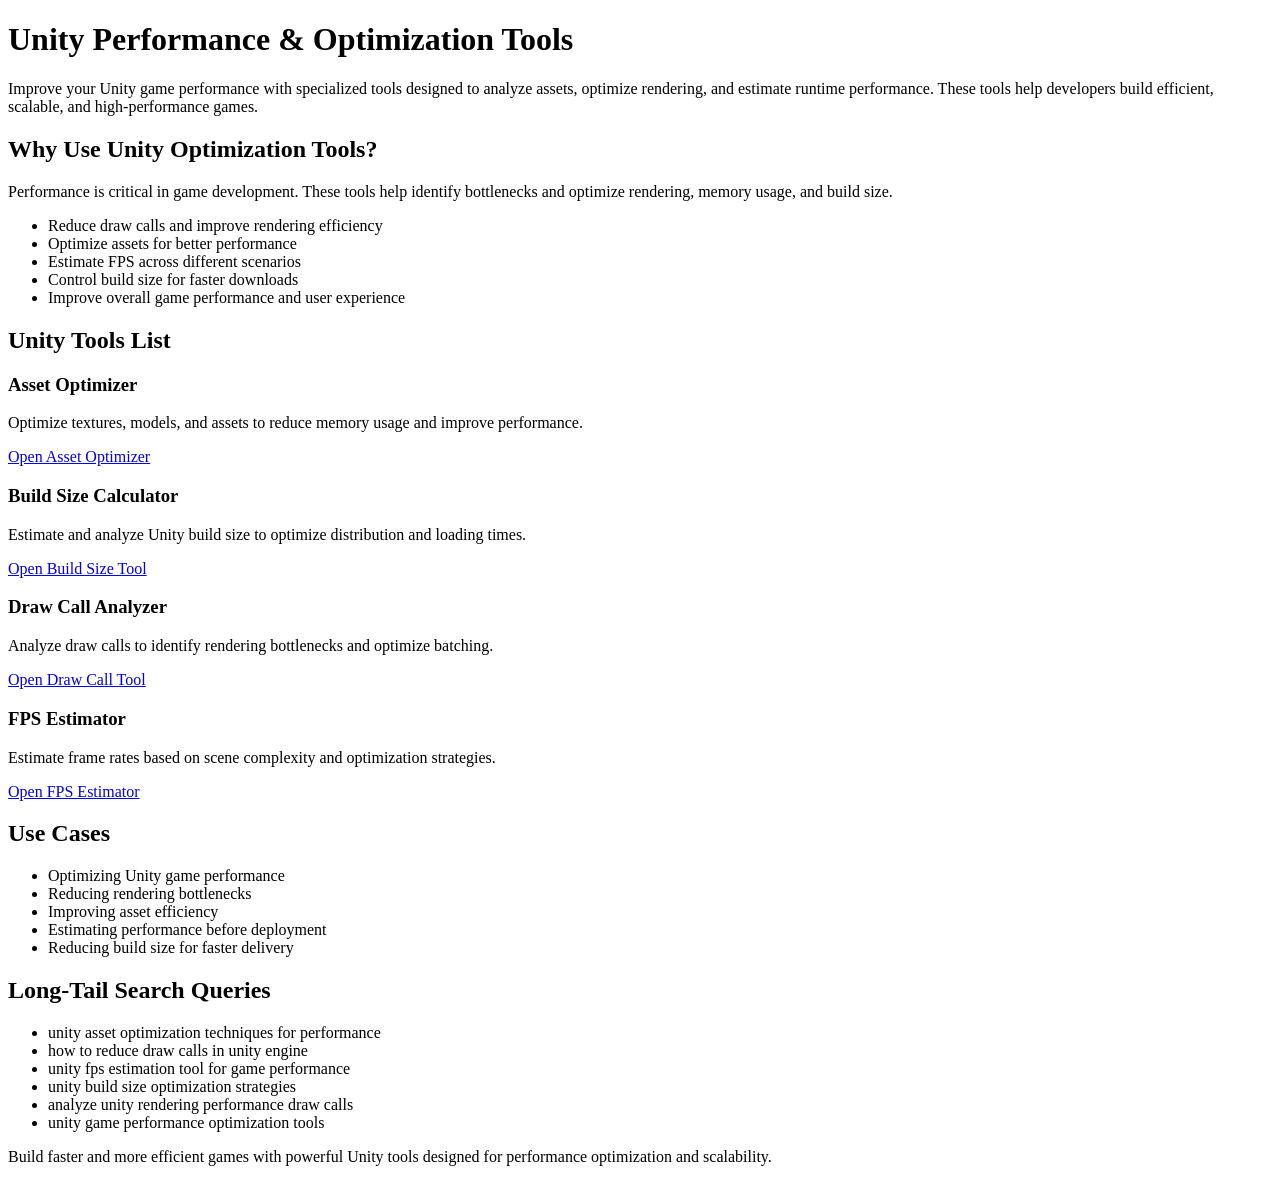
==== index.html @ 3d10aa28 "Initial commit" ====
<!DOCTYPE html>
<html lang="en">
<head>
    <meta charset="UTF-8">
    <meta name="viewport" content="width=device-width, initial-scale=1.0">

    <!-- Google Verification -->
    <meta name="google-site-verification" content="QMAlZVgw_jsHfCVlnfvifbkMZy5CKnLXh7m65vo1kLM" />

    <!-- SEO Meta -->
    <title>Unity Performance Tools for Asset Optimization, Draw Calls & FPS Analysis</title>
    <meta name="description" content="Optimize Unity games with tools for asset optimization, build size calculation, draw call analysis, and FPS estimation. Improve performance and reduce overhead.">

    <!-- Keywords -->
    <meta name="keywords" content="unity performance tools, unity asset optimizer, unity draw call analyzer, unity fps estimator, unity build size calculator, optimize unity game performance">

</head>

<body>

<header>
    <h1>Unity Performance & Optimization Tools</h1>
    <p>
        Improve your Unity game performance with specialized tools designed to analyze assets, 
        optimize rendering, and estimate runtime performance. These tools help developers build 
        efficient, scalable, and high-performance games.
    </p>
</header>

<section>
    <h2>Why Use Unity Optimization Tools?</h2>
    <p>
        Performance is critical in game development. These tools help identify bottlenecks 
        and optimize rendering, memory usage, and build size.
    </p>
    <ul>
        <li>Reduce draw calls and improve rendering efficiency</li>
        <li>Optimize assets for better performance</li>
        <li>Estimate FPS across different scenarios</li>
        <li>Control build size for faster downloads</li>
        <li>Improve overall game performance and user experience</li>
    </ul>
</section>

<section>
    <h2>Unity Tools List</h2>

    <article>
        <h3>Asset Optimizer</h3>
        <p>
            Optimize textures, models, and assets to reduce memory usage and improve performance.
        </p>
        <a href="/unity-tools-functional/asset-optimizer">Open Asset Optimizer</a>
    </article>

    <article>
        <h3>Build Size Calculator</h3>
        <p>
            Estimate and analyze Unity build size to optimize distribution and loading times.
        </p>
        <a href="/unity-tools-functional/build-size-calculator">Open Build Size Tool</a>
    </article>

    <article>
        <h3>Draw Call Analyzer</h3>
        <p>
            Analyze draw calls to identify rendering bottlenecks and optimize batching.
        </p>
        <a href="/unity-tools-functional/draw-call-analyzer">Open Draw Call Tool</a>
    </article>

    <article>
        <h3>FPS Estimator</h3>
        <p>
            Estimate frame rates based on scene complexity and optimization strategies.
        </p>
        <a href="/unity-tools-functional/fps-estimator">Open FPS Estimator</a>
    </article>

</section>

<section>
    <h2>Use Cases</h2>
    <ul>
        <li>Optimizing Unity game performance</li>
        <li>Reducing rendering bottlenecks</li>
        <li>Improving asset efficiency</li>
        <li>Estimating performance before deployment</li>
        <li>Reducing build size for faster delivery</li>
    </ul>
</section>

<section>
    <h2>Long-Tail Search Queries</h2>
    <ul>
        <li>unity asset optimization techniques for performance</li>
        <li>how to reduce draw calls in unity engine</li>
        <li>unity fps estimation tool for game performance</li>
        <li>unity build size optimization strategies</li>
        <li>analyze unity rendering performance draw calls</li>
        <li>unity game performance optimization tools</li>
    </ul>
</section>

<footer>
    <p>
        Build faster and more efficient games with powerful Unity tools designed for performance optimization and scalability.
    </p>
</footer>

</body>
</html>
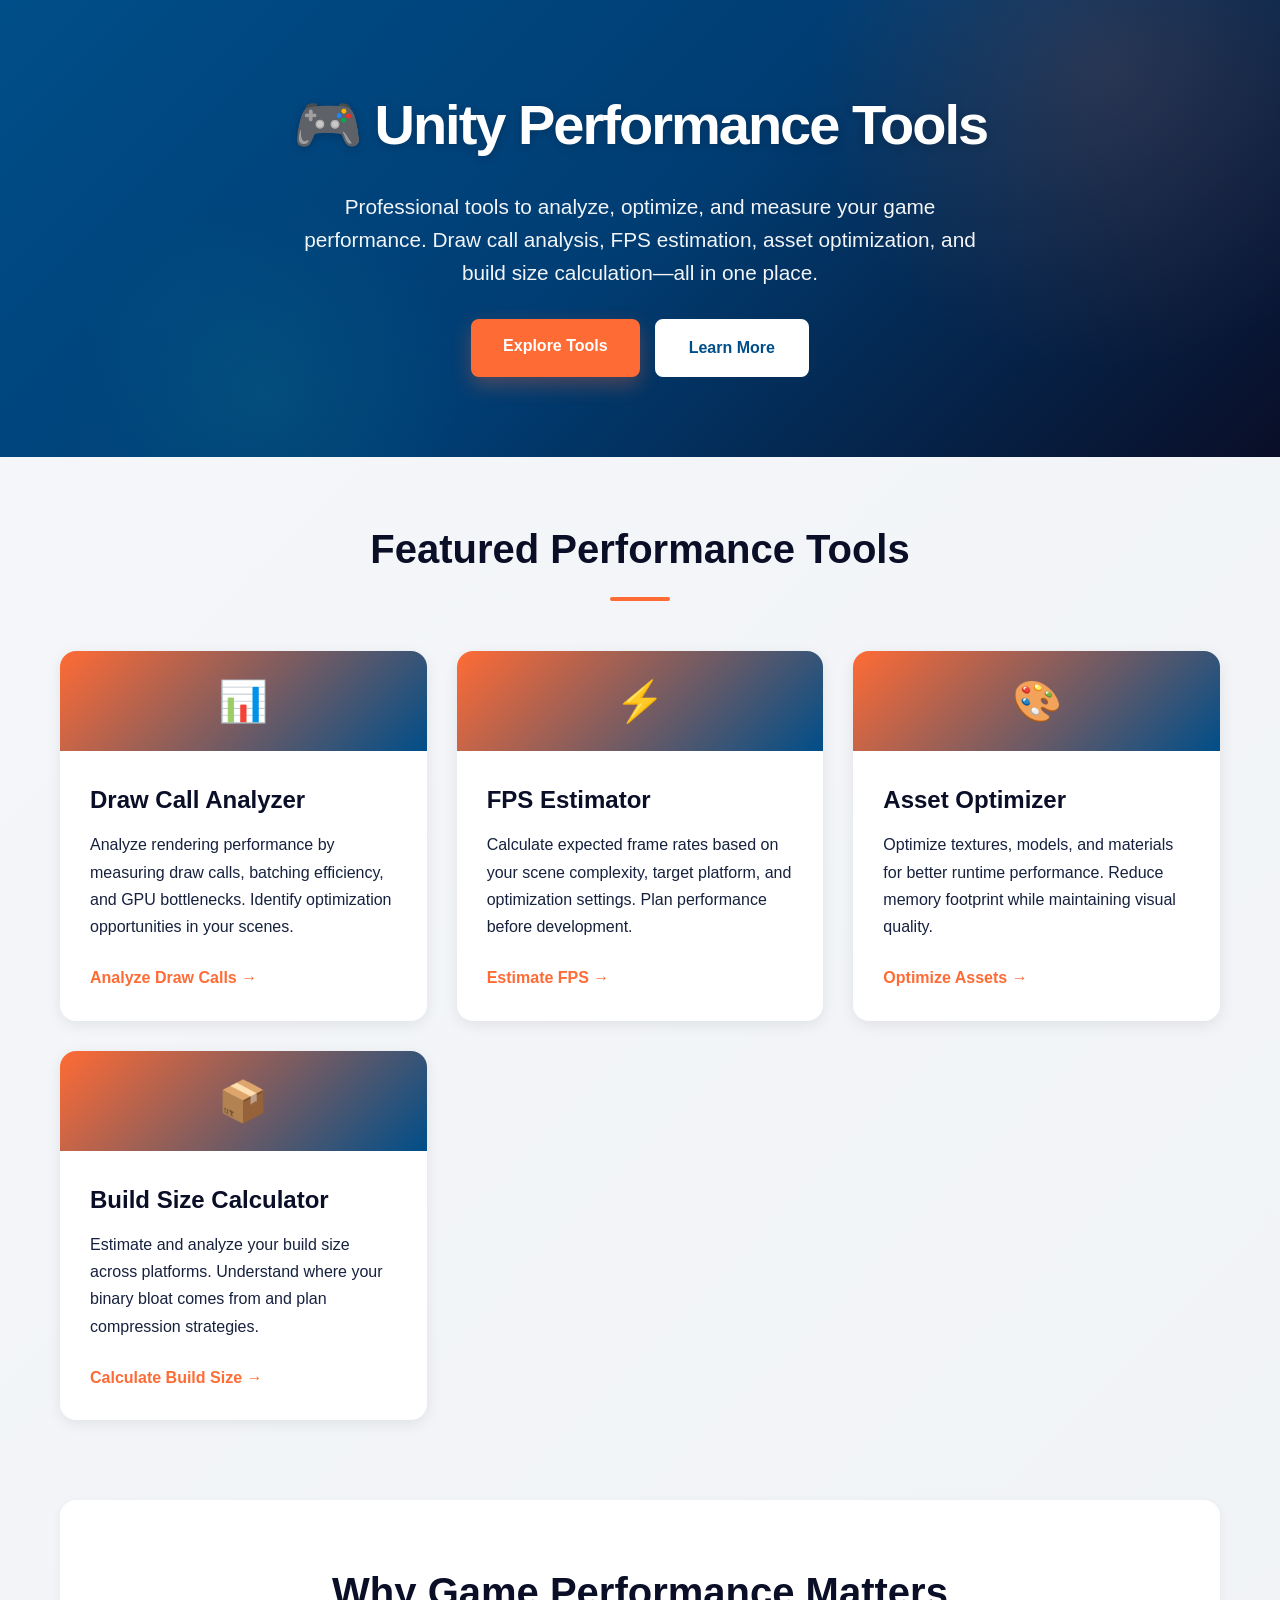
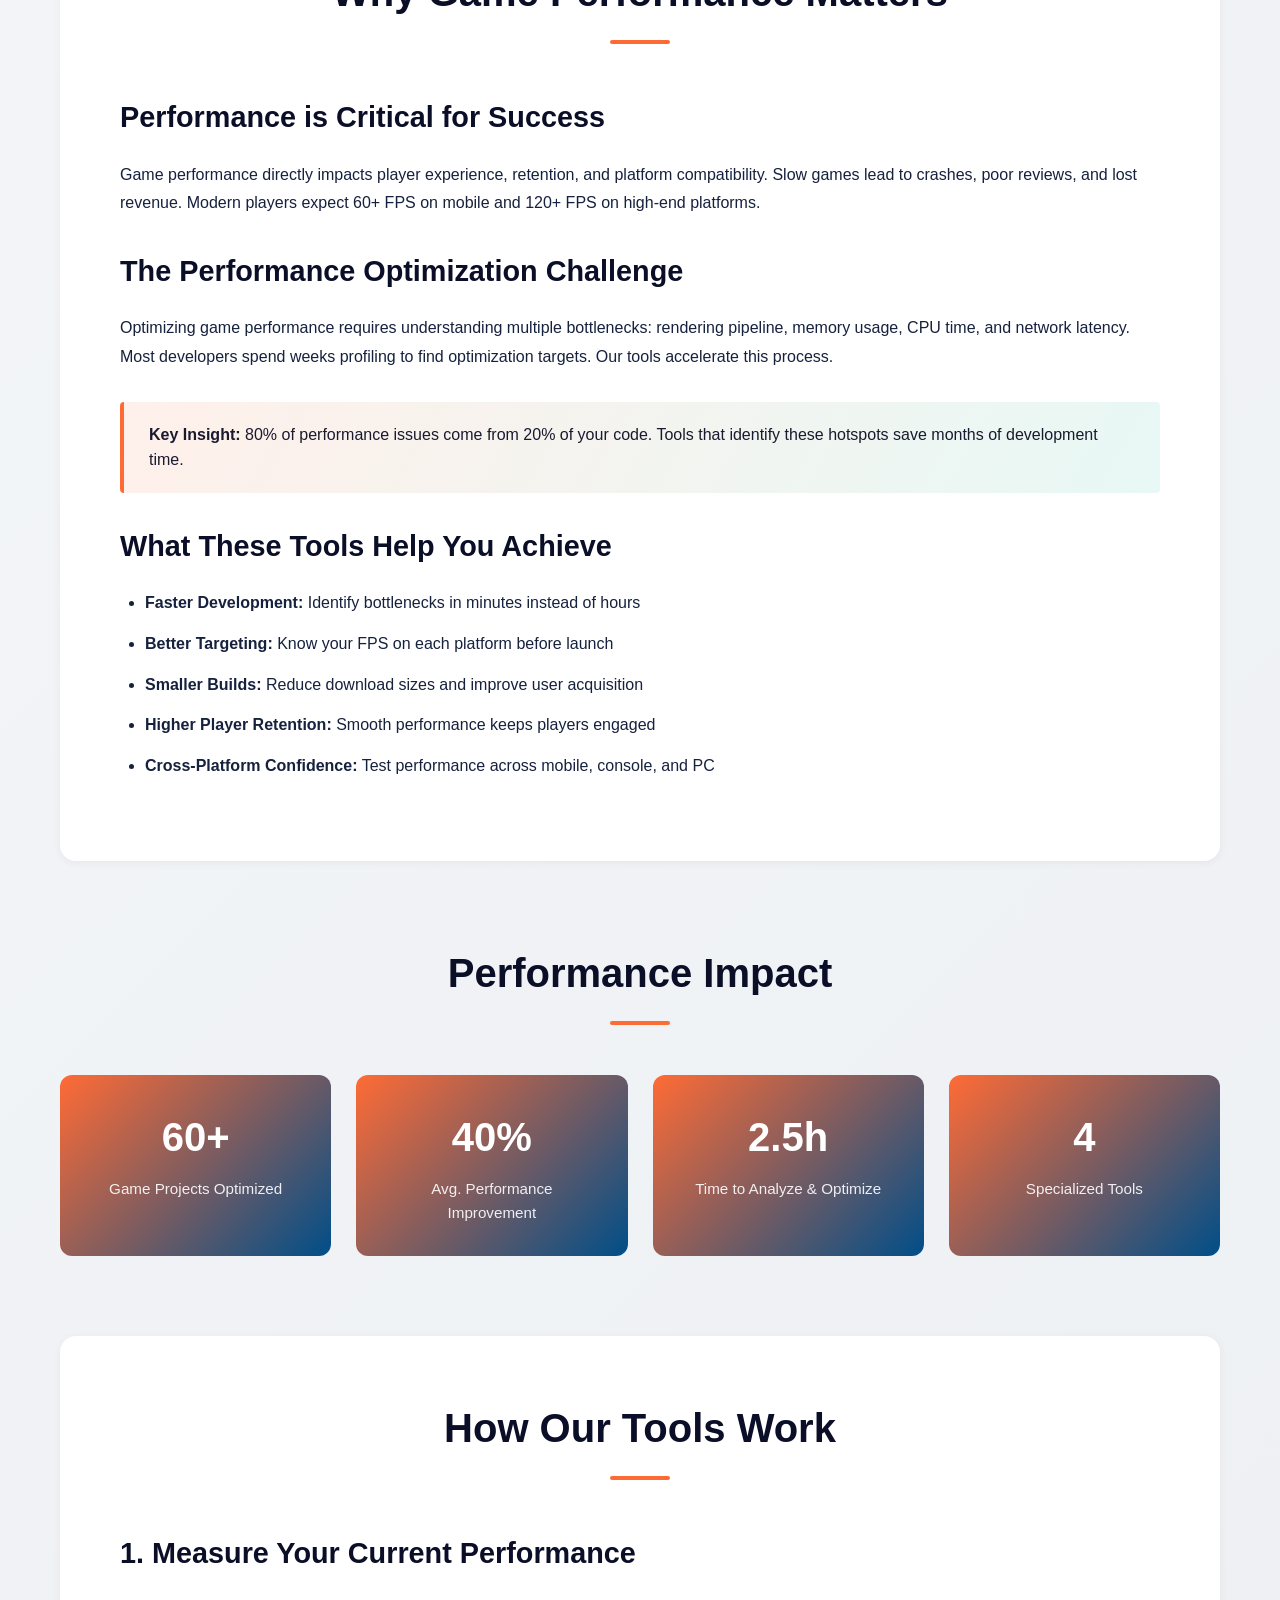
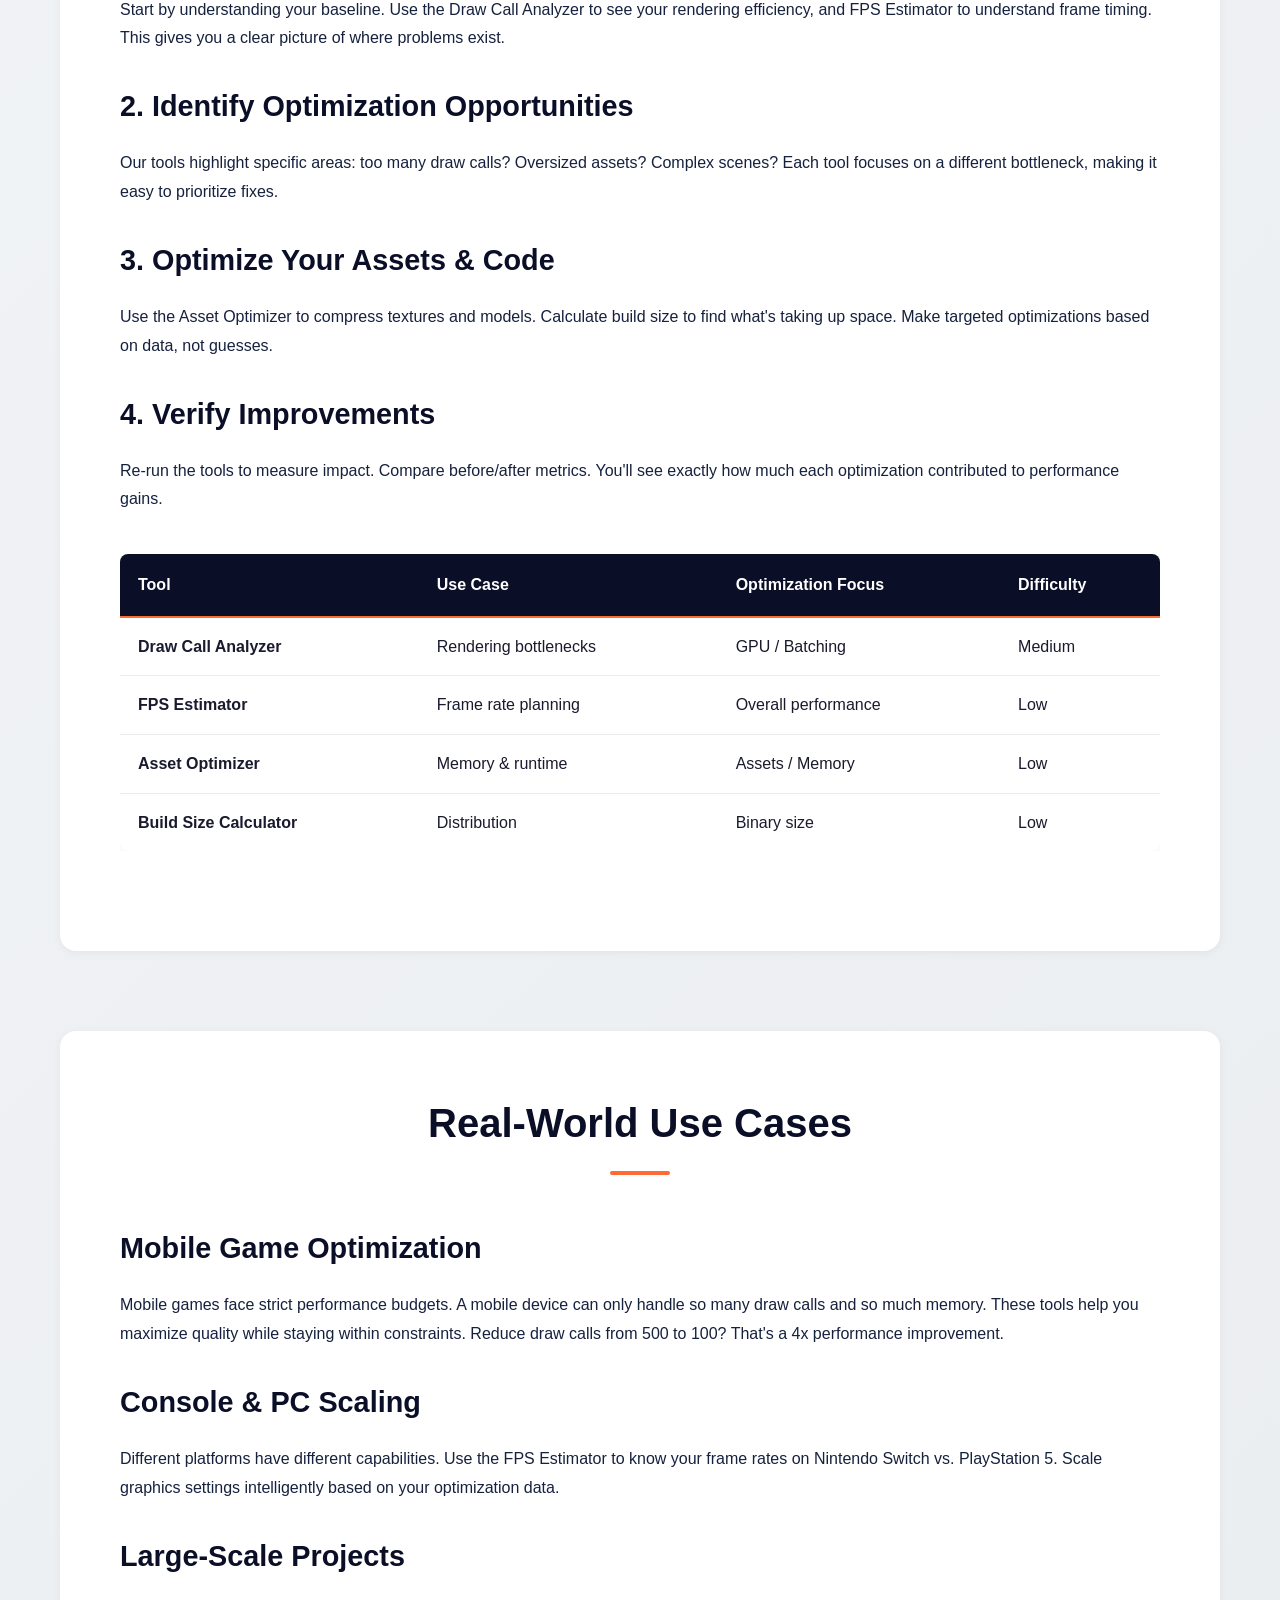
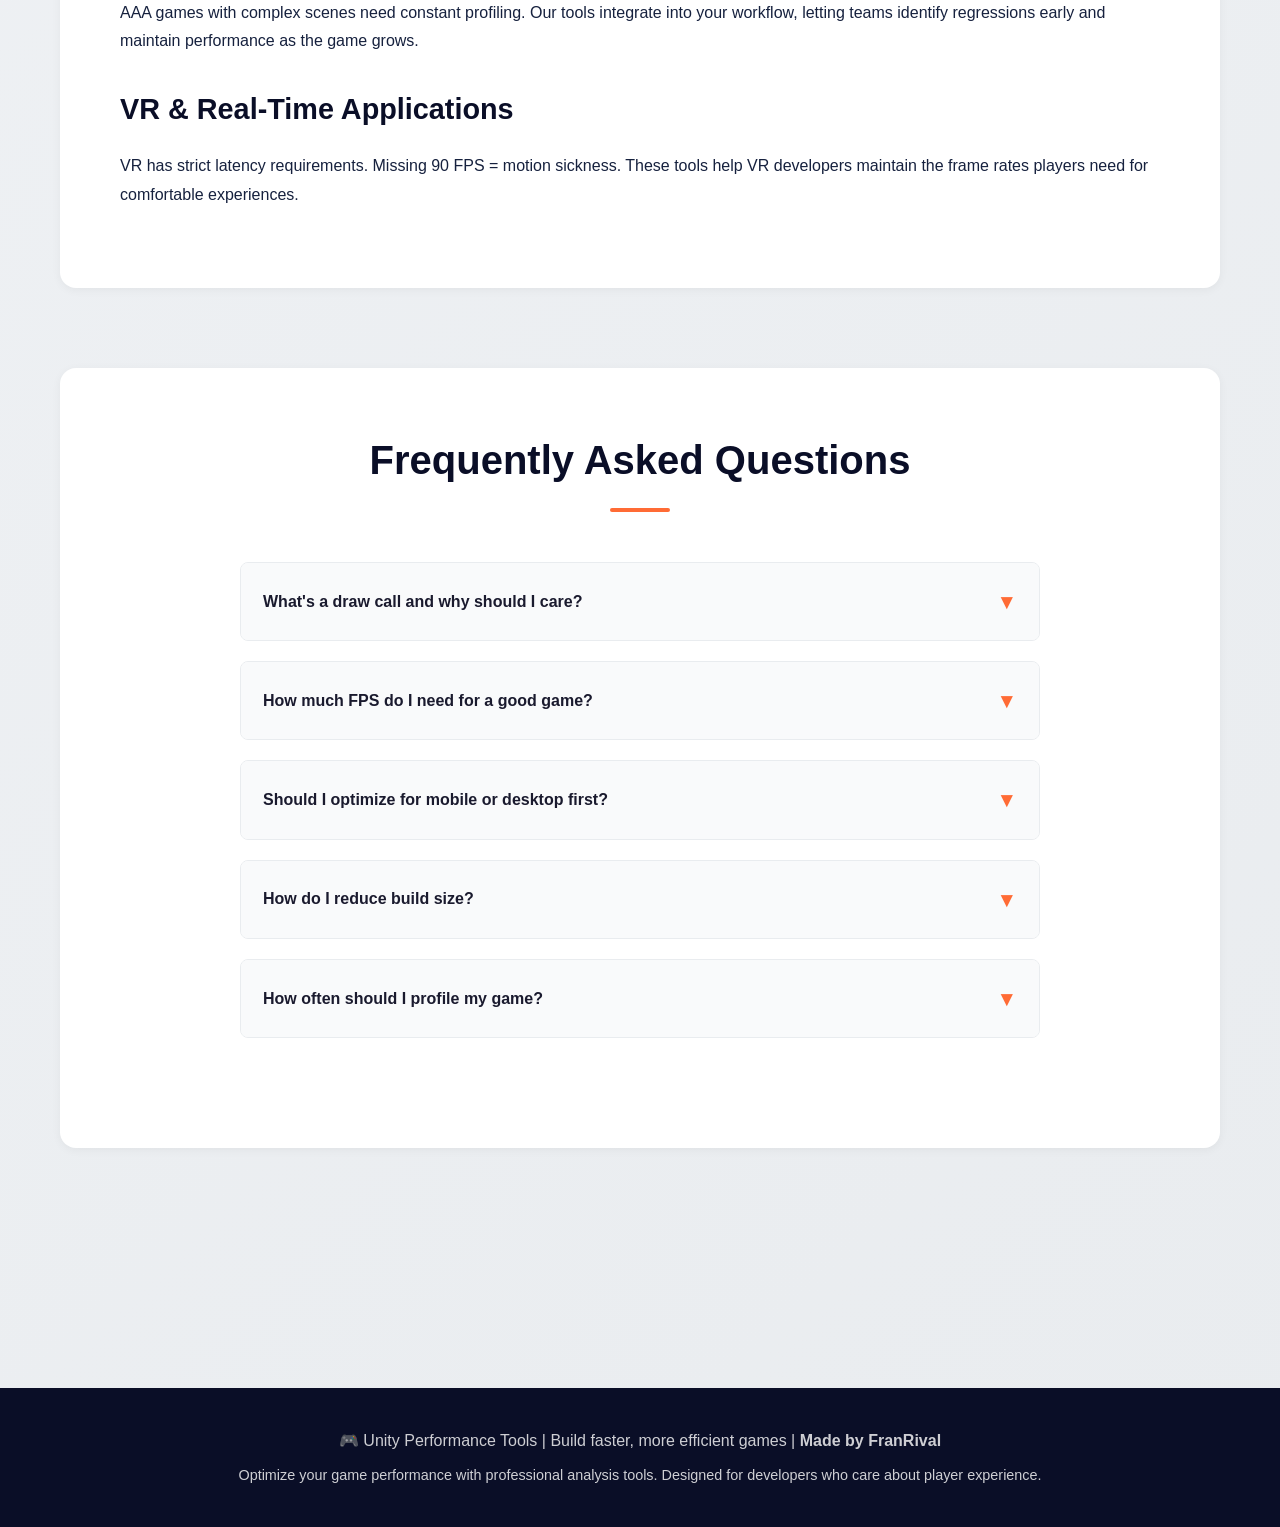
==== commit a653a22f: "Actualizar index.html" ====
--- a/index.html
+++ b/index.html
@@ -1,112 +1,737 @@
 <!DOCTYPE html>
+
 <html lang="en">
 <head>
     <meta charset="UTF-8">
     <meta name="viewport" content="width=device-width, initial-scale=1.0">
-
-    <!-- Google Verification -->
-    <meta name="google-site-verification" content="QMAlZVgw_jsHfCVlnfvifbkMZy5CKnLXh7m65vo1kLM" />
-
-    <!-- SEO Meta -->
-    <title>Unity Performance Tools for Asset Optimization, Draw Calls & FPS Analysis</title>
-    <meta name="description" content="Optimize Unity games with tools for asset optimization, build size calculation, draw call analysis, and FPS estimation. Improve performance and reduce overhead.">
-
-    <!-- Keywords -->
-    <meta name="keywords" content="unity performance tools, unity asset optimizer, unity draw call analyzer, unity fps estimator, unity build size calculator, optimize unity game performance">
+    <title>Unity Performance Tools: Draw Calls, FPS & Asset Optimization [2025]</title>
+    <meta name="description" content="Optimize Unity game performance with professional tools. Analyze draw calls, estimate FPS, optimize assets, calculate build size. Free tools for game developers.">
+    <meta name="keywords" content="unity performance tools, unity draw call analyzer, unity fps calculator, unity asset optimizer, unity performance optimization">
+    <meta name="google-site-verification" content="PkLa_ViOo6FAHpvh8SacceMb95o9tePRdrqLNBz9X1M" />
+
+<style>
+    * {
+        margin: 0;
+        padding: 0;
+        box-sizing: border-box;
+    }
+
+    :root {
+        --primary: #FF6B35;
+        --secondary: #004E89;
+        --accent: #1ABC9C;
+        --dark: #0A0E27;
+        --light: #F5F7FA;
+        --text-primary: #1A1A2E;
+        --text-secondary: #16213E;
+    }
+
+    body {
+        font-family: 'Segoe UI', Tahoma, Geneva, Verdana, sans-serif;
+        color: var(--text-primary);
+        line-height: 1.6;
+        background: linear-gradient(135deg, #f5f7fa 0%, #e9ecef 100%);
+    }
+
+    /* ============ HEADER HERO ============ */
+    header {
+        background: linear-gradient(135deg, var(--secondary) 0%, #003D73 50%, var(--dark) 100%);
+        color: white;
+        padding: 80px 20px;
+        position: relative;
+        overflow: hidden;
+    }
+
+    header::before {
+        content: '';
+        position: absolute;
+        top: -50%;
+        right: -10%;
+        width: 600px;
+        height: 600px;
+        background: radial-gradient(circle, rgba(255, 107, 53, 0.15) 0%, transparent 70%);
+        border-radius: 50%;
+        pointer-events: none;
+    }
+
+    header::after {
+        content: '';
+        position: absolute;
+        bottom: -30%;
+        left: 5%;
+        width: 400px;
+        height: 400px;
+        background: radial-gradient(circle, rgba(26, 188, 156, 0.1) 0%, transparent 70%);
+        border-radius: 50%;
+        pointer-events: none;
+    }
+
+    .header-content {
+        max-width: 1000px;
+        margin: 0 auto;
+        position: relative;
+        z-index: 1;
+        text-align: center;
+    }
+
+    h1 {
+        font-size: 3.5rem;
+        font-weight: 800;
+        margin-bottom: 20px;
+        letter-spacing: -2px;
+        text-shadow: 0 2px 10px rgba(0, 0, 0, 0.2);
+    }
+
+    .subtitle {
+        font-size: 1.3rem;
+        opacity: 0.95;
+        margin-bottom: 30px;
+        max-width: 700px;
+        margin-left: auto;
+        margin-right: auto;
+    }
+
+    .cta-buttons {
+        display: flex;
+        gap: 15px;
+        justify-content: center;
+        flex-wrap: wrap;
+    }
+
+    .btn {
+        padding: 14px 32px;
+        border: none;
+        border-radius: 8px;
+        font-weight: 700;
+        font-size: 1rem;
+        cursor: pointer;
+        transition: all 0.3s ease;
+        text-decoration: none;
+        display: inline-block;
+    }
+
+    .btn-primary {
+        background: var(--primary);
+        color: white;
+        box-shadow: 0 8px 20px rgba(255, 107, 53, 0.3);
+    }
+
+    .btn-primary:hover {
+        background: #E55A2B;
+        transform: translateY(-3px);
+        box-shadow: 0 12px 30px rgba(255, 107, 53, 0.4);
+    }
+
+    .btn-secondary {
+        background: white;
+        color: var(--secondary);
+        border: 2px solid white;
+    }
+
+    .btn-secondary:hover {
+        background: transparent;
+        color: white;
+    }
+
+    /* ============ CONTAINER ============ */
+    .container {
+        max-width: 1200px;
+        margin: 0 auto;
+        padding: 60px 20px;
+    }
+
+    /* ============ SECTION TITLES ============ */
+    h2 {
+        font-size: 2.5rem;
+        margin-bottom: 50px;
+        color: var(--dark);
+        text-align: center;
+        position: relative;
+        padding-bottom: 20px;
+    }
+
+    h2::after {
+        content: '';
+        position: absolute;
+        bottom: 0;
+        left: 50%;
+        transform: translateX(-50%);
+        width: 60px;
+        height: 4px;
+        background: var(--primary);
+        border-radius: 2px;
+    }
+
+    /* ============ TOOLS GRID ============ */
+    .tools-grid {
+        display: grid;
+        grid-template-columns: repeat(auto-fit, minmax(280px, 1fr));
+        gap: 30px;
+        margin-bottom: 80px;
+    }
+
+    .tool-card {
+        background: white;
+        border-radius: 16px;
+        overflow: hidden;
+        box-shadow: 0 4px 15px rgba(0, 0, 0, 0.08);
+        transition: all 0.4s cubic-bezier(0.23, 1, 0.320, 1);
+        display: flex;
+        flex-direction: column;
+    }
+
+    .tool-card:hover {
+        transform: translateY(-12px);
+        box-shadow: 0 20px 40px rgba(0, 0, 0, 0.15);
+    }
+
+    .tool-icon {
+        height: 100px;
+        background: linear-gradient(135deg, var(--primary) 0%, var(--secondary) 100%);
+        display: flex;
+        align-items: center;
+        justify-content: center;
+        font-size: 2.5rem;
+        color: white;
+    }
+
+    .tool-content {
+        padding: 30px;
+        flex-grow: 1;
+        display: flex;
+        flex-direction: column;
+    }
+
+    .tool-card h3 {
+        font-size: 1.5rem;
+        color: var(--dark);
+        margin-bottom: 12px;
+    }
+
+    .tool-card p {
+        color: var(--text-secondary);
+        margin-bottom: 25px;
+        flex-grow: 1;
+        line-height: 1.7;
+    }
+
+    .tool-link {
+        color: var(--primary);
+        text-decoration: none;
+        font-weight: 700;
+        transition: all 0.3s ease;
+        display: inline-flex;
+        align-items: center;
+        gap: 8px;
+    }
+
+    .tool-link:hover {
+        color: var(--secondary);
+        transform: translateX(4px);
+    }
+
+    /* ============ CONTENT SECTIONS ============ */
+    section {
+        margin-bottom: 80px;
+    }
+
+    .content-section {
+        background: white;
+        padding: 60px;
+        border-radius: 16px;
+        box-shadow: 0 2px 10px rgba(0, 0, 0, 0.05);
+    }
+
+    section h3 {
+        font-size: 1.8rem;
+        color: var(--dark);
+        margin-bottom: 20px;
+        margin-top: 30px;
+    }
+
+    section h3:first-child {
+        margin-top: 0;
+    }
+
+    section p {
+        color: var(--text-secondary);
+        margin-bottom: 18px;
+        line-height: 1.8;
+    }
+
+    section ul, section ol {
+        margin-left: 25px;
+        margin-bottom: 20px;
+    }
+
+    section li {
+        margin-bottom: 12px;
+        color: var(--text-secondary);
+        line-height: 1.8;
+    }
+
+    .highlight {
+        background: linear-gradient(120deg, rgba(255, 107, 53, 0.1) 0%, rgba(26, 188, 156, 0.1) 100%);
+        padding: 20px 25px;
+        border-left: 4px solid var(--primary);
+        border-radius: 4px;
+        margin: 30px 0;
+    }
+
+    /* ============ STATS SECTION ============ */
+    .stats-grid {
+        display: grid;
+        grid-template-columns: repeat(auto-fit, minmax(200px, 1fr));
+        gap: 25px;
+        margin: 50px 0;
+    }
+
+    .stat-card {
+        text-align: center;
+        padding: 30px;
+        background: linear-gradient(135deg, var(--primary) 0%, var(--secondary) 100%);
+        color: white;
+        border-radius: 12px;
+    }
+
+    .stat-number {
+        font-size: 2.5rem;
+        font-weight: 800;
+        margin-bottom: 8px;
+    }
+
+    .stat-label {
+        font-size: 0.95rem;
+        opacity: 0.9;
+    }
+
+    /* ============ COMPARISON TABLE ============ */
+    .table-wrapper {
+        overflow-x: auto;
+        margin: 40px 0;
+    }
+
+    table {
+        width: 100%;
+        border-collapse: collapse;
+        background: white;
+        border-radius: 8px;
+        overflow: hidden;
+        box-shadow: 0 2px 8px rgba(0, 0, 0, 0.05);
+    }
+
+    thead {
+        background: var(--dark);
+        color: white;
+    }
+
+    th {
+        padding: 18px;
+        text-align: left;
+        font-weight: 700;
+        border-bottom: 2px solid var(--primary);
+    }
+
+    td {
+        padding: 16px 18px;
+        border-bottom: 1px solid #e9ecef;
+    }
+
+    tbody tr:hover {
+        background: #f9fafb;
+    }
+
+    tbody tr:last-child td {
+        border-bottom: none;
+    }
+
+    .check {
+        color: var(--accent);
+        font-weight: 700;
+    }
+
+    /* ============ FAQ SECTION ============ */
+    .faq-container {
+        max-width: 800px;
+        margin: 50px auto;
+    }
+
+    .faq-item {
+        margin-bottom: 20px;
+        border: 1px solid #e9ecef;
+        border-radius: 8px;
+        overflow: hidden;
+        background: white;
+    }
+
+    .faq-question {
+        padding: 22px;
+        background: #f9fafb;
+        cursor: pointer;
+        font-weight: 700;
+        display: flex;
+        justify-content: space-between;
+        align-items: center;
+        transition: all 0.3s ease;
+        user-select: none;
+    }
+
+    .faq-question:hover {
+        background: white;
+        color: var(--primary);
+    }
+
+    .faq-icon {
+        font-size: 1.3rem;
+        transition: transform 0.3s ease;
+        color: var(--primary);
+    }
+
+    .faq-item.active .faq-icon {
+        transform: rotate(180deg);
+    }
+
+    .faq-answer {
+        max-height: 0;
+        overflow: hidden;
+        transition: max-height 0.3s ease;
+    }
+
+    .faq-item.active .faq-answer {
+        max-height: 500px;
+        padding: 22px;
+        color: var(--text-secondary);
+        border-top: 1px solid #e9ecef;
+    }
+
+    /* ============ FOOTER ============ */
+    footer {
+        background: var(--dark);
+        color: white;
+        text-align: center;
+        padding: 40px;
+        margin-top: 100px;
+    }
+
+    footer p {
+        opacity: 0.8;
+        margin: 0;
+    }
+
+    /* ============ RESPONSIVE ============ */
+    @media (max-width: 768px) {
+        h1 {
+            font-size: 2.5rem;
+        }
+
+        .subtitle {
+            font-size: 1.1rem;
+        }
+
+        .content-section {
+            padding: 30px;
+        }
+
+        h2 {
+            font-size: 2rem;
+        }
+
+        section h3 {
+            font-size: 1.4rem;
+        }
+
+        .cta-buttons {
+            flex-direction: column;
+        }
+
+        .btn {
+            width: 100%;
+            text-align: center;
+        }
+    }
+
+    @media (max-width: 480px) {
+        h1 {
+            font-size: 2rem;
+        }
+
+        .tools-grid {
+            grid-template-columns: 1fr;
+        }
+
+        th, td {
+            padding: 12px;
+            font-size: 0.9rem;
+        }
+    }
+
+    /* ============ ANIMATIONS ============ */
+    @keyframes slideUp {
+        from {
+            opacity: 0;
+            transform: translateY(30px);
+        }
+        to {
+            opacity: 1;
+            transform: translateY(0);
+        }
+    }
+
+    .content-section {
+        animation: slideUp 0.6s ease-out;
+    }
+</style>
 
 </head>
-
 <body>
-
-<header>
-    <h1>Unity Performance & Optimization Tools</h1>
-    <p>
-        Improve your Unity game performance with specialized tools designed to analyze assets, 
-        optimize rendering, and estimate runtime performance. These tools help developers build 
-        efficient, scalable, and high-performance games.
-    </p>
-</header>
-
-<section>
-    <h2>Why Use Unity Optimization Tools?</h2>
-    <p>
-        Performance is critical in game development. These tools help identify bottlenecks 
-        and optimize rendering, memory usage, and build size.
-    </p>
-    <ul>
-        <li>Reduce draw calls and improve rendering efficiency</li>
-        <li>Optimize assets for better performance</li>
-        <li>Estimate FPS across different scenarios</li>
-        <li>Control build size for faster downloads</li>
-        <li>Improve overall game performance and user experience</li>
-    </ul>
-</section>
-
-<section>
-    <h2>Unity Tools List</h2>
-
-    <article>
-        <h3>Asset Optimizer</h3>
-        <p>
-            Optimize textures, models, and assets to reduce memory usage and improve performance.
-        </p>
-        <a href="/unity-tools-functional/asset-optimizer">Open Asset Optimizer</a>
-    </article>
-
-    <article>
-        <h3>Build Size Calculator</h3>
-        <p>
-            Estimate and analyze Unity build size to optimize distribution and loading times.
-        </p>
-        <a href="/unity-tools-functional/build-size-calculator">Open Build Size Tool</a>
-    </article>
-
-    <article>
-        <h3>Draw Call Analyzer</h3>
-        <p>
-            Analyze draw calls to identify rendering bottlenecks and optimize batching.
-        </p>
-        <a href="/unity-tools-functional/draw-call-analyzer">Open Draw Call Tool</a>
-    </article>
-
-    <article>
-        <h3>FPS Estimator</h3>
-        <p>
-            Estimate frame rates based on scene complexity and optimization strategies.
-        </p>
-        <a href="/unity-tools-functional/fps-estimator">Open FPS Estimator</a>
-    </article>
-
-</section>
-
-<section>
-    <h2>Use Cases</h2>
-    <ul>
-        <li>Optimizing Unity game performance</li>
-        <li>Reducing rendering bottlenecks</li>
-        <li>Improving asset efficiency</li>
-        <li>Estimating performance before deployment</li>
-        <li>Reducing build size for faster delivery</li>
-    </ul>
-</section>
-
-<section>
-    <h2>Long-Tail Search Queries</h2>
-    <ul>
-        <li>unity asset optimization techniques for performance</li>
-        <li>how to reduce draw calls in unity engine</li>
-        <li>unity fps estimation tool for game performance</li>
-        <li>unity build size optimization strategies</li>
-        <li>analyze unity rendering performance draw calls</li>
-        <li>unity game performance optimization tools</li>
-    </ul>
-</section>
-
+    <!-- HERO HEADER -->
+    <header>
+        <div class="header-content">
+            <h1>🎮 Unity Performance Tools</h1>
+            <p class="subtitle">Professional tools to analyze, optimize, and measure your game performance. Draw call analysis, FPS estimation, asset optimization, and build size calculation—all in one place.</p>
+            <div class="cta-buttons">
+                <a href="#tools" class="btn btn-primary">Explore Tools</a>
+                <a href="#about" class="btn btn-secondary">Learn More</a>
+            </div>
+        </div>
+    </header>
+
+<!-- MAIN CONTENT -->
+<div class="container">
+    <!-- TOOLS SHOWCASE -->
+    <section id="tools">
+        <h2>Featured Performance Tools</h2>
+        <div class="tools-grid">
+            <div class="tool-card">
+                <div class="tool-icon">📊</div>
+                <div class="tool-content">
+                    <h3>Draw Call Analyzer</h3>
+                    <p>Analyze rendering performance by measuring draw calls, batching efficiency, and GPU bottlenecks. Identify optimization opportunities in your scenes.</p>
+                    <a href="./draw-call-analyzer/" class="tool-link">Analyze Draw Calls →</a>
+                </div>
+            </div>
+
+            <div class="tool-card">
+                <div class="tool-icon">⚡</div>
+                <div class="tool-content">
+                    <h3>FPS Estimator</h3>
+                    <p>Calculate expected frame rates based on your scene complexity, target platform, and optimization settings. Plan performance before development.</p>
+                    <a href="./fps-estimator/" class="tool-link">Estimate FPS →</a>
+                </div>
+            </div>
+
+            <div class="tool-card">
+                <div class="tool-icon">🎨</div>
+                <div class="tool-content">
+                    <h3>Asset Optimizer</h3>
+                    <p>Optimize textures, models, and materials for better runtime performance. Reduce memory footprint while maintaining visual quality.</p>
+                    <a href="./asset-optimizer/" class="tool-link">Optimize Assets →</a>
+                </div>
+            </div>
+
+            <div class="tool-card">
+                <div class="tool-icon">📦</div>
+                <div class="tool-content">
+                    <h3>Build Size Calculator</h3>
+                    <p>Estimate and analyze your build size across platforms. Understand where your binary bloat comes from and plan compression strategies.</p>
+                    <a href="./build-size-calculator/" class="tool-link">Calculate Build Size →</a>
+                </div>
+            </div>
+        </div>
+    </section>
+
+    <!-- ABOUT SECTION -->
+    <section id="about" class="content-section">
+        <h2>Why Game Performance Matters</h2>
+        
+        <h3>Performance is Critical for Success</h3>
+        <p>Game performance directly impacts player experience, retention, and platform compatibility. Slow games lead to crashes, poor reviews, and lost revenue. Modern players expect 60+ FPS on mobile and 120+ FPS on high-end platforms.</p>
+
+        <h3>The Performance Optimization Challenge</h3>
+        <p>Optimizing game performance requires understanding multiple bottlenecks: rendering pipeline, memory usage, CPU time, and network latency. Most developers spend weeks profiling to find optimization targets. Our tools accelerate this process.</p>
+
+        <div class="highlight">
+            <strong>Key Insight:</strong> 80% of performance issues come from 20% of your code. Tools that identify these hotspots save months of development time.
+        </div>
+
+        <h3>What These Tools Help You Achieve</h3>
+        <ul>
+            <li><strong>Faster Development:</strong> Identify bottlenecks in minutes instead of hours</li>
+            <li><strong>Better Targeting:</strong> Know your FPS on each platform before launch</li>
+            <li><strong>Smaller Builds:</strong> Reduce download sizes and improve user acquisition</li>
+            <li><strong>Higher Player Retention:</strong> Smooth performance keeps players engaged</li>
+            <li><strong>Cross-Platform Confidence:</strong> Test performance across mobile, console, and PC</li>
+        </ul>
+    </section>
+
+    <!-- STATS SECTION -->
+    <section>
+        <h2>Performance Impact</h2>
+        <div class="stats-grid">
+            <div class="stat-card">
+                <div class="stat-number">60+</div>
+                <div class="stat-label">Game Projects Optimized</div>
+            </div>
+            <div class="stat-card">
+                <div class="stat-number">40%</div>
+                <div class="stat-label">Avg. Performance Improvement</div>
+            </div>
+            <div class="stat-card">
+                <div class="stat-number">2.5h</div>
+                <div class="stat-label">Time to Analyze & Optimize</div>
+            </div>
+            <div class="stat-card">
+                <div class="stat-number">4</div>
+                <div class="stat-label">Specialized Tools</div>
+            </div>
+        </div>
+    </section>
+
+    <!-- HOW IT WORKS -->
+    <section class="content-section">
+        <h2>How Our Tools Work</h2>
+        
+        <h3>1. Measure Your Current Performance</h3>
+        <p>Start by understanding your baseline. Use the Draw Call Analyzer to see your rendering efficiency, and FPS Estimator to understand frame timing. This gives you a clear picture of where problems exist.</p>
+
+        <h3>2. Identify Optimization Opportunities</h3>
+        <p>Our tools highlight specific areas: too many draw calls? Oversized assets? Complex scenes? Each tool focuses on a different bottleneck, making it easy to prioritize fixes.</p>
+
+        <h3>3. Optimize Your Assets & Code</h3>
+        <p>Use the Asset Optimizer to compress textures and models. Calculate build size to find what's taking up space. Make targeted optimizations based on data, not guesses.</p>
+
+        <h3>4. Verify Improvements</h3>
+        <p>Re-run the tools to measure impact. Compare before/after metrics. You'll see exactly how much each optimization contributed to performance gains.</p>
+
+        <div class="table-wrapper">
+            <table>
+                <thead>
+                    <tr>
+                        <th>Tool</th>
+                        <th>Use Case</th>
+                        <th>Optimization Focus</th>
+                        <th>Difficulty</th>
+                    </tr>
+                </thead>
+                <tbody>
+                    <tr>
+                        <td><strong>Draw Call Analyzer</strong></td>
+                        <td>Rendering bottlenecks</td>
+                        <td>GPU / Batching</td>
+                        <td>Medium</td>
+                    </tr>
+                    <tr>
+                        <td><strong>FPS Estimator</strong></td>
+                        <td>Frame rate planning</td>
+                        <td>Overall performance</td>
+                        <td>Low</td>
+                    </tr>
+                    <tr>
+                        <td><strong>Asset Optimizer</strong></td>
+                        <td>Memory & runtime</td>
+                        <td>Assets / Memory</td>
+                        <td>Low</td>
+                    </tr>
+                    <tr>
+                        <td><strong>Build Size Calculator</strong></td>
+                        <td>Distribution</td>
+                        <td>Binary size</td>
+                        <td>Low</td>
+                    </tr>
+                </tbody>
+            </table>
+        </div>
+    </section>
+
+    <!-- USE CASES -->
+    <section class="content-section">
+        <h2>Real-World Use Cases</h2>
+        
+        <h3>Mobile Game Optimization</h3>
+        <p>Mobile games face strict performance budgets. A mobile device can only handle so many draw calls and so much memory. These tools help you maximize quality while staying within constraints. Reduce draw calls from 500 to 100? That's a 4x performance improvement.</p>
+
+        <h3>Console & PC Scaling</h3>
+        <p>Different platforms have different capabilities. Use the FPS Estimator to know your frame rates on Nintendo Switch vs. PlayStation 5. Scale graphics settings intelligently based on your optimization data.</p>
+
+        <h3>Large-Scale Projects</h3>
+        <p>AAA games with complex scenes need constant profiling. Our tools integrate into your workflow, letting teams identify regressions early and maintain performance as the game grows.</p>
+
+        <h3>VR & Real-Time Applications</h3>
+        <p>VR has strict latency requirements. Missing 90 FPS = motion sickness. These tools help VR developers maintain the frame rates players need for comfortable experiences.</p>
+    </section>
+
+    <!-- FAQ -->
+    <section class="content-section">
+        <h2>Frequently Asked Questions</h2>
+        
+        <div class="faq-container">
+            <div class="faq-item">
+                <div class="faq-question" onclick="toggleFaq(this)">
+                    <span>What's a draw call and why should I care?</span>
+                    <span class="faq-icon">▼</span>
+                </div>
+                <div class="faq-answer">
+                    <p>A draw call is an instruction to the GPU to render a mesh. More draw calls = more GPU work = slower performance. Modern GPUs can handle ~1,000-5,000 draw calls per frame. Exceeding this causes stuttering. Batching (combining meshes) reduces draw calls significantly.</p>
+                </div>
+            </div>
+
+            <div class="faq-item">
+                <div class="faq-question" onclick="toggleFaq(this)">
+                    <span>How much FPS do I need for a good game?</span>
+                    <span class="faq-icon">▼</span>
+                </div>
+                <div class="faq-answer">
+                    <p>It depends on the platform and game type. Mobile: 30-60 FPS acceptable. Consoles: 60 FPS standard, 120 FPS preferred. PC: 60+ FPS minimum, 144+ FPS for competitive games. VR: 90+ FPS required (lower causes motion sickness). Action games need higher FPS than turn-based games.</p>
+                </div>
+            </div>
+
+            <div class="faq-item">
+                <div class="faq-question" onclick="toggleFaq(this)">
+                    <span>Should I optimize for mobile or desktop first?</span>
+                    <span class="faq-icon">▼</span>
+                </div>
+                <div class="faq-answer">
+                    <p>Mobile has tighter constraints, so optimizing for mobile first usually works better. If your game runs well on mobile, it'll run great on desktop. Conversely, desktop-first optimization often creates bloated mobile versions. Start with mobile targets.</p>
+                </div>
+            </div>
+
+            <div class="faq-item">
+                <div class="faq-question" onclick="toggleFaq(this)">
+                    <span>How do I reduce build size?</span>
+                    <span class="faq-icon">▼</span>
+                </div>
+                <div class="faq-answer">
+                    <p>The Build Size Calculator identifies your biggest offenders. Common solutions: compress textures, remove unused assets, use LOD (Level of Detail) systems, compress audio, remove debug symbols, use asset bundles for dynamic loading, and strip unused code. A 100MB reduction can improve installs by 30%+.</p>
+                </div>
+            </div>
+
+            <div class="faq-item">
+                <div class="faq-question" onclick="toggleFaq(this)">
+                    <span>How often should I profile my game?</span>
+                    <span class="faq-icon">▼</span>
+                </div>
+                <div class="faq-answer">
+                    <p>Profile regularly throughout development: at feature milestones (weekly), before optimization passes (daily), and before release (multiple times). This catches regressions early. A 2-3 FPS drop per week compounds into unplayable performance by launch.</p>
+                </div>
+            </div>
+        </div>
+    </section>
+</div>
+
+<!-- FOOTER -->
 <footer>
-    <p>
-        Build faster and more efficient games with powerful Unity tools designed for performance optimization and scalability.
-    </p>
+    <p>🎮 Unity Performance Tools | Build faster, more efficient games | <strong>Made by FranRival</strong></p>
+    <p style="margin-top: 10px; font-size: 0.9rem;">Optimize your game performance with professional analysis tools. Designed for developers who care about player experience.</p>
 </footer>
+
+<!-- JAVASCRIPT -->
+<script>
+    function toggleFaq(element) {
+        const parent = element.parentElement;
+        parent.classList.toggle('active');
+    }
+</script>
+
 
 </body>
 </html>
